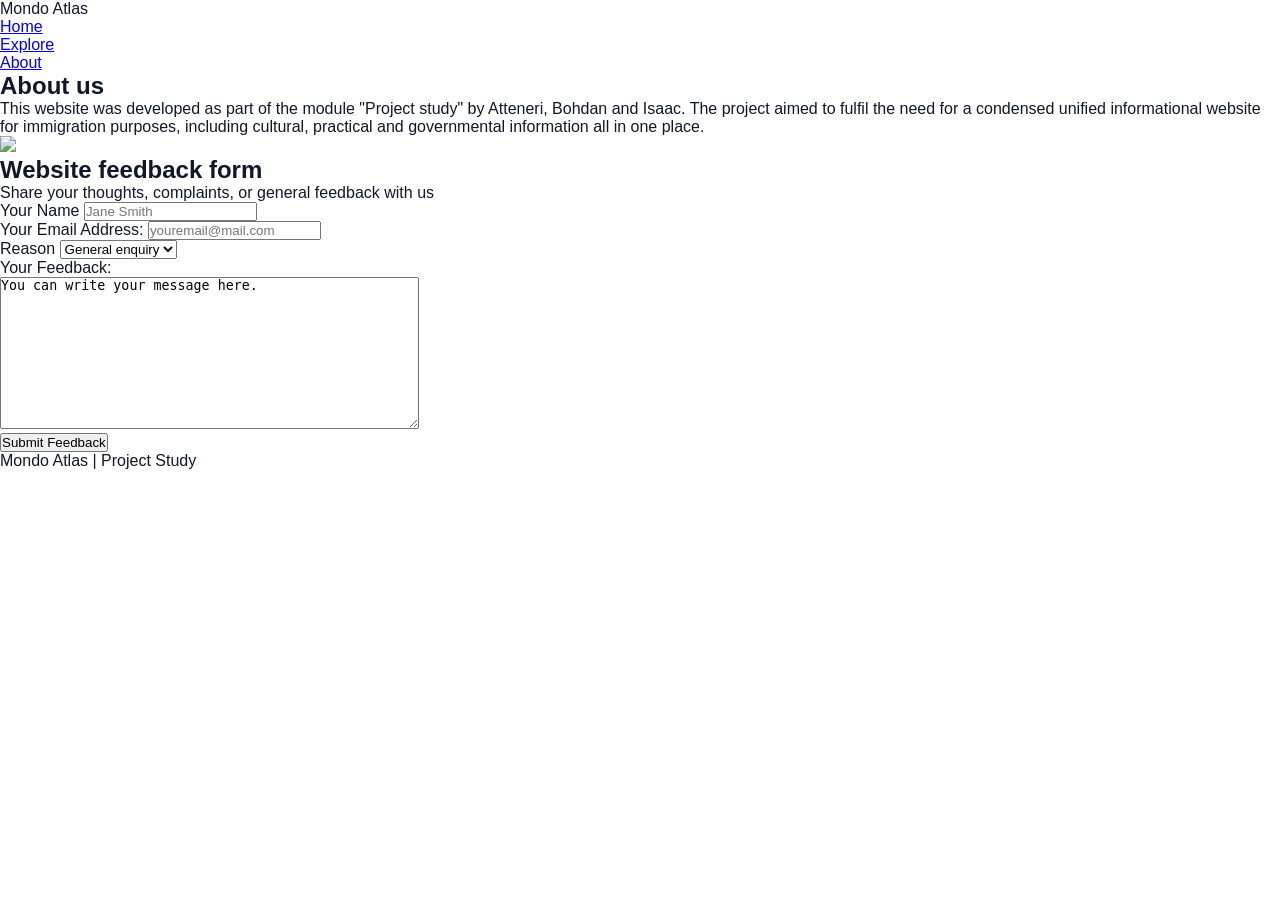
==== about.html @ 8346b713 "feat: create contact form in about page" ====
<!DOCTYPE html>
<html lang="en">
<head>
    <title>Mondo Atlas - About</title>
    <meta charset="UTF-8">
    <meta name="viewport" content="width=device-width, initial-scale=1.0">
    <link rel="stylesheet" type="text/css" href="css/style.css">
</head>
<body>
    <nav>
        <div>Mondo Atlas</div>
        <ul>
            <li><a href="../mondoAtlas/index.html">Home</a></li>
            <li><a href="../mondoAtlas/explore.html">Explore</a></li>
            <li><a href="../mondoAtlas/about.html">About</a></li>
        </ul>
    </nav>
    <section>
        <h1>About us</h1>
        <div>
            <p>This website was developed as part of the module "Project study" by Atteneri, Bohdan and Isaac. The project aimed to fulfil the need for a condensed unified informational website for immigration purposes, including cultural, practical and governmental information all in one place.</p>
            <img src="../mondoAtlas/assets/images/university-of-greenwich-logo.png">
        </div>
    </section>
    <section>
        <h2>Website feedback form</h2>
        <p>Share your thoughts, complaints, or general feedback with us</p>
        <form action="/send">
            <p>
                <lable for="name">Your Name</lable>
                <input type="text" id="name" name="fName" placeholder="Jane Smith">
            </p>
            <p>
                <lable for="email">Your Email Address: </lable>
                <input type="email" id="email" name="fEmail" placeholder="youremail@mail.com">
            </p>
            <p>
                <lable for="reason">Reason</lable>
                <select id="reason" name="fReason">
                    <option>General enquiry</option>
                    <option>Feedback</option>
                    <option>Complaint</option>
                    <option>Other</option>
                </select>
            </p>
            <p>
                <lable for="feedbackField">Your Feedback: </lable>
                <br>
                <textarea id="feedbackField" name="fMessage" rows="10" cols="50">You can write your message here.</textarea>
            </p>
            
            <input type="submit" value="Submit Feedback">

        </form>
    </section>
    <footer>Mondo Atlas | Project Study</footer> 
</body>
</html>
---- css/style.css ----
/* General reset */
*, *::before, *::after {
    box-sizing: border-box;
    margin: 0;
    padding: 0;
}

/* Sitewide colours */
:root {
    --primary: #0EA5E9;
    --primary-dark: #0369A1;
    --primary-light: #E0F2FE;
    --primary-ll: #F0F9FF;
    --surface: #ffffff;
    --surface-2: #F8FAFC;
    --surface-3: #F1F5F9;
    --text-1: #0F172A;
    --text-2: #475569;
    --text-3: #94A3B8;
    --border: #E2E8F0;
    --border-strong: #CBD5E1;
    --font: 'Segoe UI', Arial, sans-serif;
  }
  
body {
    font-family: var(--font);
    color: var(--text-1);
    background: var(--surface);
}
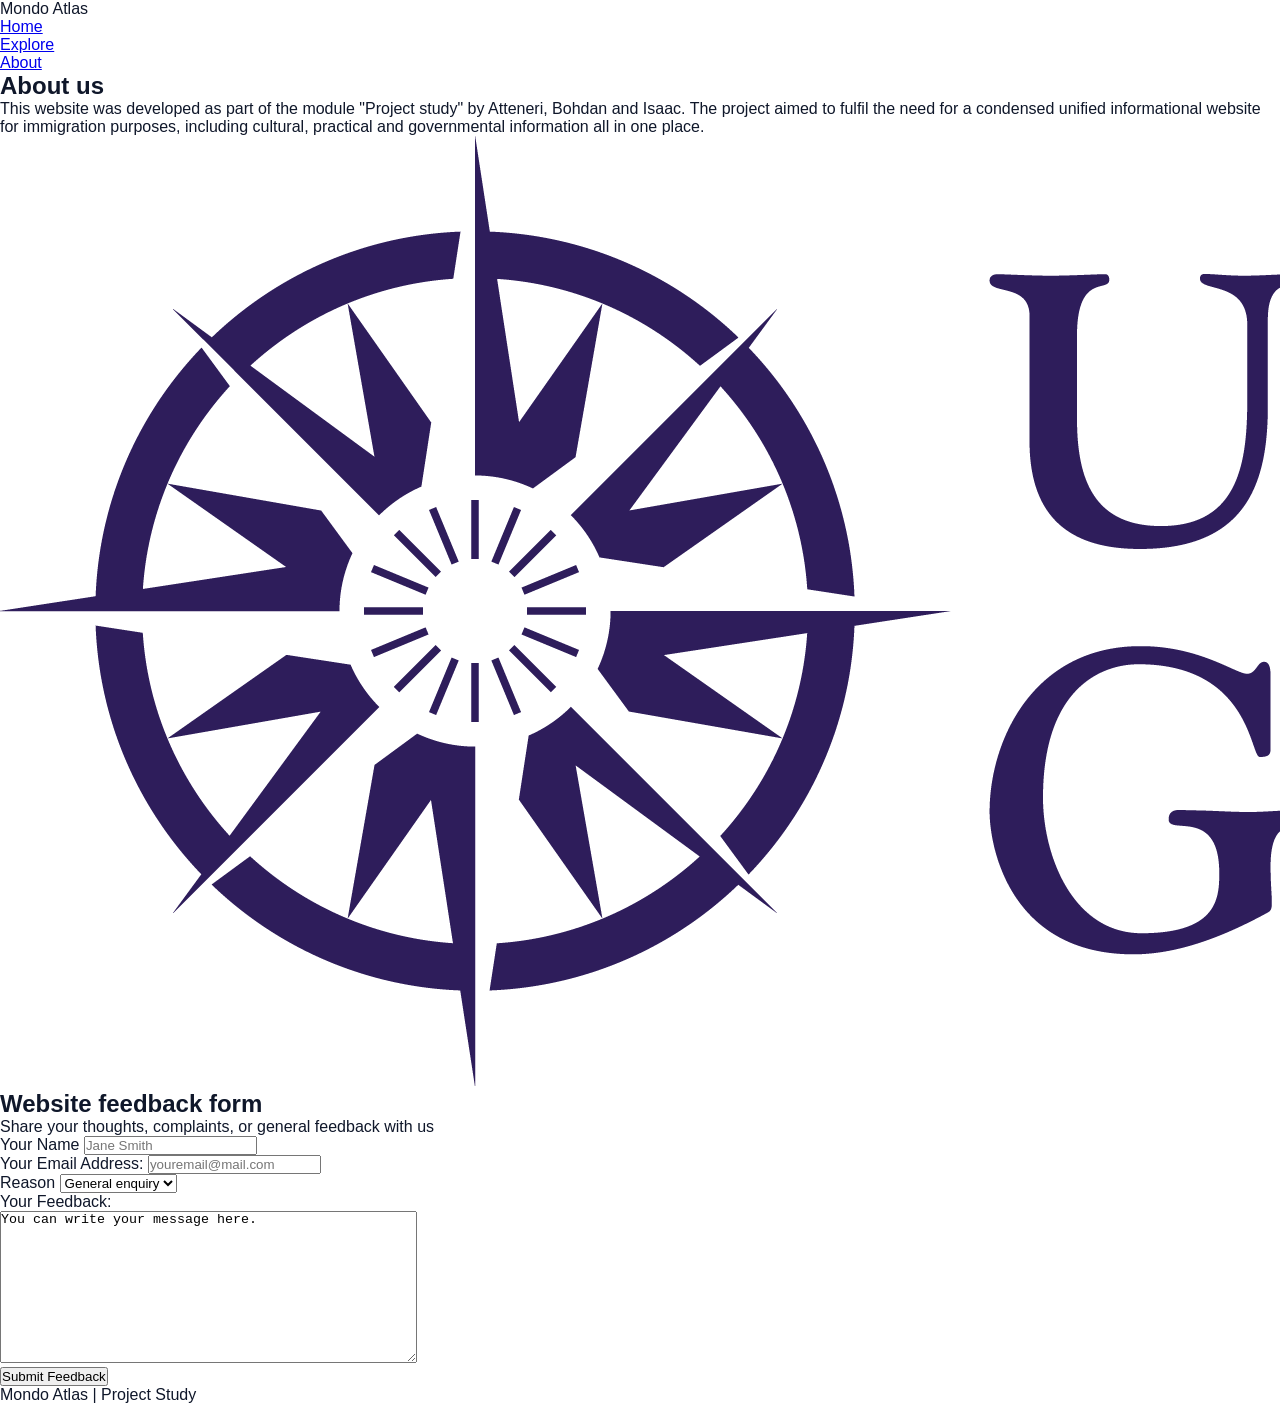
==== commit e82f00bf: "feat: add navigation throughout all pages" ====
--- a/about.html
+++ b/about.html
@@ -10,16 +10,16 @@
     <nav>
         <div>Mondo Atlas</div>
         <ul>
-            <li><a href="../mondoAtlas/index.html">Home</a></li>
-            <li><a href="../mondoAtlas/explore.html">Explore</a></li>
-            <li><a href="../mondoAtlas/about.html">About</a></li>
+            <li><a href="./index.html">Home</a></li>
+            <li><a href="./explore.html">Explore</a></li>
+            <li><a href="./about.html">About</a></li>
         </ul>
     </nav>
     <section>
         <h1>About us</h1>
         <div>
             <p>This website was developed as part of the module "Project study" by Atteneri, Bohdan and Isaac. The project aimed to fulfil the need for a condensed unified informational website for immigration purposes, including cultural, practical and governmental information all in one place.</p>
-            <img src="../mondoAtlas/assets/images/university-of-greenwich-logo.png">
+            <img src="./assets/images/university-of-greenwich-logo.png">
         </div>
     </section>
     <section>
@@ -28,7 +28,7 @@
         <form action="/send">
             <p>
                 <lable for="name">Your Name</lable>
-                <input type="text" id="name" name="fName" placeholder="Jane Smith">
+                <input type="text" id="name" name="fName" placeholder="Jane Smith" required>
             </p>
             <p>
                 <lable for="email">Your Email Address: </lable>
@@ -36,17 +36,17 @@
             </p>
             <p>
                 <lable for="reason">Reason</lable>
-                <select id="reason" name="fReason">
-                    <option>General enquiry</option>
-                    <option>Feedback</option>
-                    <option>Complaint</option>
-                    <option>Other</option>
+                <select id="reason" name="fReason" required>
+                    <option value="General">General enquiry</option>
+                    <option value="Feedback">Feedback</option>
+                    <option value="Complaint">Complaint</option>
+                    <option value="Other">Other</option>
                 </select>
             </p>
             <p>
                 <lable for="feedbackField">Your Feedback: </lable>
                 <br>
-                <textarea id="feedbackField" name="fMessage" rows="10" cols="50">You can write your message here.</textarea>
+                <textarea id="feedbackField" name="fMessage" rows="10" cols="50" minlength="20" required>You can write your message here.</textarea>
             </p>
             
             <input type="submit" value="Submit Feedback">
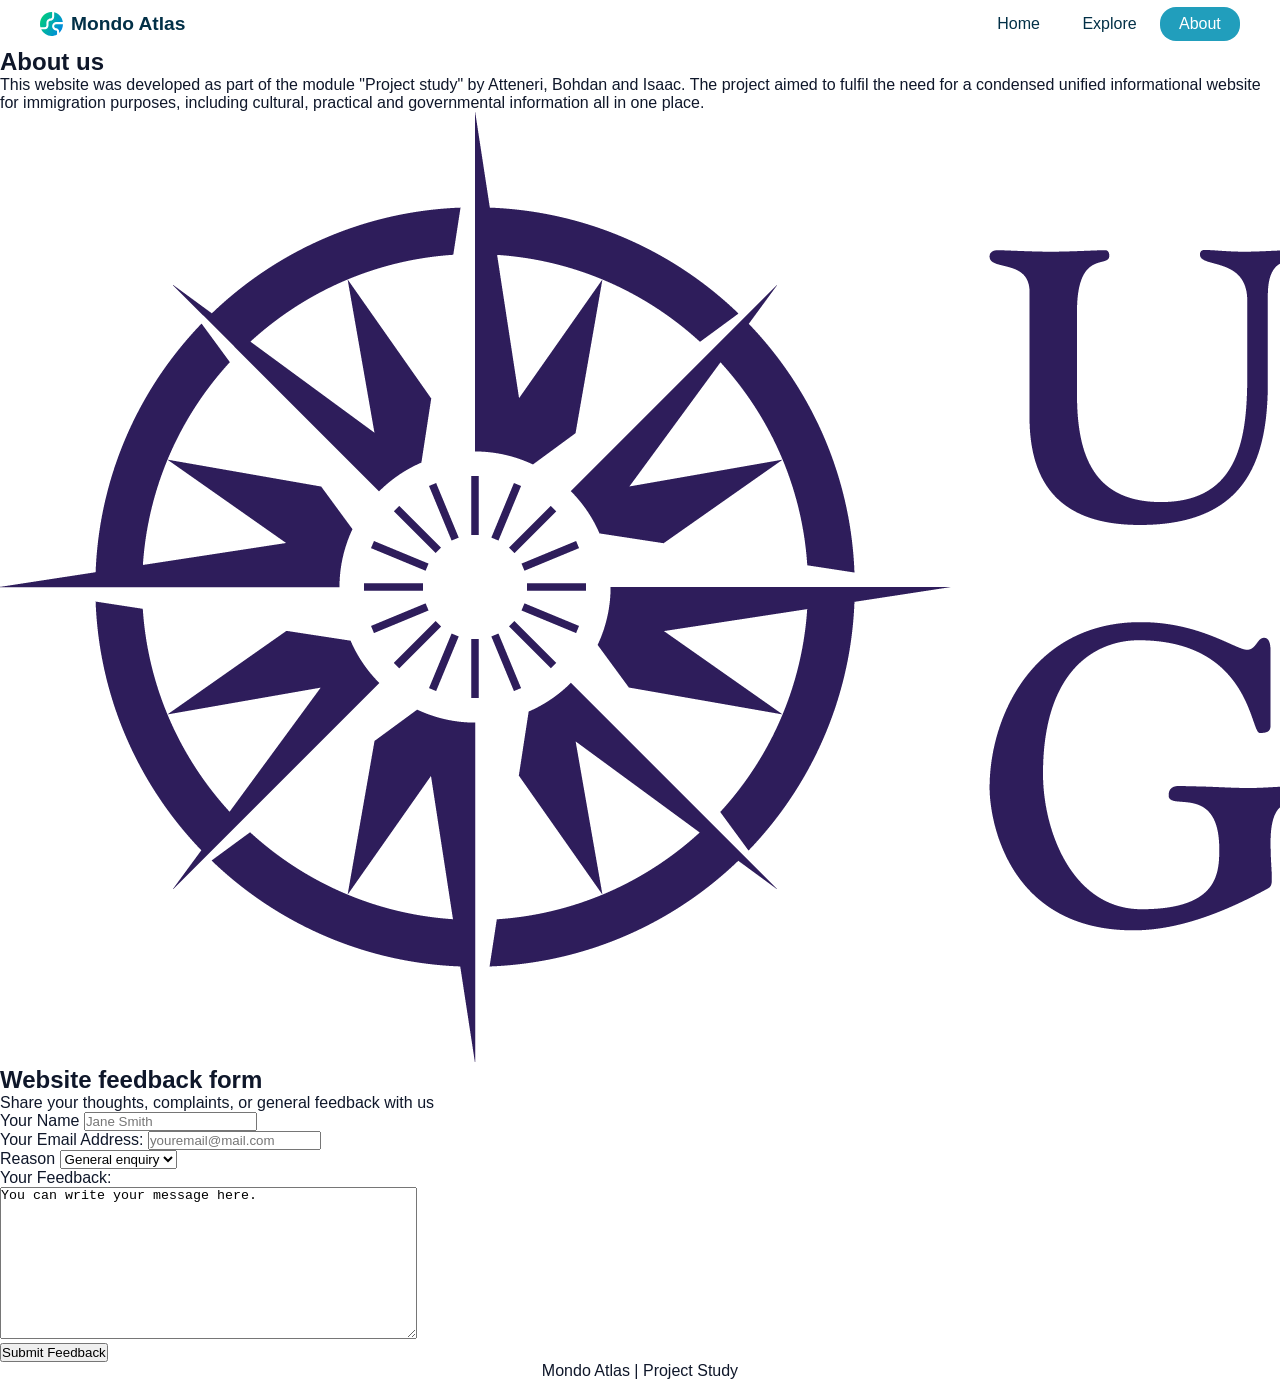
==== commit 92beff2e: "feat: apply styled navigations to all pages" ====
--- a/about.html
+++ b/about.html
@@ -1,24 +1,31 @@
 <!DOCTYPE html>
 <html lang="en">
+
 <head>
     <title>Mondo Atlas - About</title>
     <meta charset="UTF-8">
     <meta name="viewport" content="width=device-width, initial-scale=1.0">
     <link rel="stylesheet" type="text/css" href="css/style.css">
 </head>
+
 <body>
-    <nav>
-        <div>Mondo Atlas</div>
-        <ul>
+    <!-- Main page navigation -->
+    <nav id="topNav">
+        <a href="./index.html">
+            <div id="siteLogo"><img src="./assets/images/logo.svg" alt="globe logo"><span>Mondo Atlas</span></div>
+        </a>
+        <ul id="navItems">
             <li><a href="./index.html">Home</a></li>
             <li><a href="./explore.html">Explore</a></li>
-            <li><a href="./about.html">About</a></li>
+            <li id="activeNav"><a href="./about.html">About</a></li>
         </ul>
     </nav>
     <section>
         <h1>About us</h1>
         <div>
-            <p>This website was developed as part of the module "Project study" by Atteneri, Bohdan and Isaac. The project aimed to fulfil the need for a condensed unified informational website for immigration purposes, including cultural, practical and governmental information all in one place.</p>
+            <p>This website was developed as part of the module "Project study" by Atteneri, Bohdan and Isaac. The
+                project aimed to fulfil the need for a condensed unified informational website for immigration purposes,
+                including cultural, practical and governmental information all in one place.</p>
             <img src="./assets/images/university-of-greenwich-logo.png">
         </div>
     </section>
@@ -46,13 +53,15 @@
             <p>
                 <lable for="feedbackField">Your Feedback: </lable>
                 <br>
-                <textarea id="feedbackField" name="fMessage" rows="10" cols="50" minlength="20" required>You can write your message here.</textarea>
+                <textarea id="feedbackField" name="fMessage" rows="10" cols="50" minlength="20"
+                    required>You can write your message here.</textarea>
             </p>
-            
+
             <input type="submit" value="Submit Feedback">
 
         </form>
     </section>
-    <footer>Mondo Atlas | Project Study</footer> 
+    <footer>Mondo Atlas | Project Study</footer>
 </body>
+
 </html>
--- a/css/style.css
+++ b/css/style.css
@@ -1,30 +1,198 @@
 /* General reset */
-*, *::before, *::after {
+*,
+*::before,
+*::after {
     box-sizing: border-box;
     margin: 0;
     padding: 0;
 }
 
-/* Sitewide colours */
-:root {
-    --primary: #0EA5E9;
-    --primary-dark: #0369A1;
-    --primary-light: #E0F2FE;
-    --primary-ll: #F0F9FF;
-    --surface: #ffffff;
-    --surface-2: #F8FAFC;
-    --surface-3: #F1F5F9;
-    --text-1: #0F172A;
-    --text-2: #475569;
-    --text-3: #94A3B8;
-    --border: #E2E8F0;
-    --border-strong: #CBD5E1;
-    --font: 'Segoe UI', Arial, sans-serif;
-  }
-  
+/* ====================================
+SITEWIDE STYLES
+==================================== */
+
+/* For reponsiveness:
+@media (max-width: 768px) {}
+@media (max-width: 576px) {} */
+
+
+/* COLOURS REFERENCES
+#023047 - Primary Text
+#219EBC - Accent/Active
+#8ECAE6 - Soft background/hover
+#FFB703 - Call to action/shocking value
+#fb8500 - hover for accent/important info*/
+
 body {
-    font-family: var(--font);
-    color: var(--text-1);
-    background: var(--surface);
+    font-family: Lato, sans-serif;
+    display: flex;
+    flex-direction: column;
+    color: #0F172A;
+    background-color: white;
+    min-height: 100vh;
 }
-  +
+main {
+    width: 100%;
+}
+
+h1,
+h2 {
+    font-family: Montserrat, sans-serif;
+    font-weight: 600;
+}
+
+/*===== Top navigation styles  =====*/
+a,
+a:visited {
+    text-decoration: none;
+    color: black;
+}
+
+#topNav {
+    display: flex;
+    justify-content: space-between;
+    align-items: center;
+    margin: 0 auto;
+    height: 3em;
+    padding: 0 2.5em;
+    width: 100%;
+
+}
+
+#siteLogo {
+    font-family: Monserrat, sans-serif;
+    color: #023047;
+    font-weight: 600;
+    font-size: 1.2em;
+    display: flex;
+    align-items: center;
+    gap: 0.5rem;
+    text-decoration: none;
+}
+
+#siteLogo img {
+    height: 1.2em;
+    width: auto;
+}
+
+#topNav ul {
+    list-style: none;
+    display: flex;
+    gap: 0.25rem;
+    align-items: center;
+}
+
+#navItems li a {
+    display: inline-block;
+    padding: 0.5em 1.2em;
+    color: #023047;
+    font-weight: 500;
+    transition: all 0.2s ease;
+}
+
+#navItems a:hover {
+    background-color: rgba(142, 202, 230, 0.302);
+    color: #023047;
+    border-radius: 1em;
+    text-decoration: underline solid 2px #219ebc;
+    text-underline-offset: 0.3rem;
+    transform: translateY(-2px);
+}
+
+#navItems a:active {
+    color: rgb(165, 171, 177);
+}
+
+li#activeNav a {
+    background-color: #219ebc;
+    color: #fff;
+    border-radius: 1em;
+    /* text-decoration: underline solid 2px #fff;
+    text-underline-offset: 0.3rem; */
+
+}
+
+
+
+/*===== Hero Section =====*/
+.heroSection {
+    background-color: darkblue;
+    color: aliceblue;
+    padding: 2em;
+    margin-bottom: 2em;
+}
+
+
+
+/*===== Footer Styles =====*/
+footer {
+    align-self: center;
+}
+
+
+
+
+
+/* ====================================
+INDEX PAGE STYLES
+==================================== */
+/* Interactive Map styles */
+/* Map settings */
+#map {
+    width: 90%;
+    max-width: 1600px;
+    margin: 0 auto;
+    aspect-ratio: 2.05/1;
+    background-image: url("../assets/images/world_map.png");
+    background-size: cover;
+    background-repeat: no-repeat;
+    background-position: top;
+    position: relative;
+    flex-grow: 1;
+}
+
+/* Dots positions */
+.countryDot {
+    position: absolute;
+    background-color: blue;
+    border-radius: 50%;
+    width: 1em;
+    height: 1em;
+    transform: translate(-50%, -50%);
+}
+
+#australiaDot {
+    top: 79%;
+    left: 84%;
+
+}
+
+#canadaDot {
+    top: 28%;
+    left: 17%;
+}
+
+#germanyDot {
+    top: 32%;
+    left: 49.5%;
+}
+
+#uaeDot {
+    top: 50.5%;
+    left: 61.5%;
+}
+
+#usaDot {
+    top: 41%;
+    left: 19%;
+}
+
+/* Dots glow */
+.countryDot:hover {
+    background-color: mediumblue;
+    box-shadow: 0 0 0.5em 0.2em hsla(195, 53%, 79%, 0.75);
+    transform: scale(1.5) translate(-30%, -30%);
+    transition: 0.25s ease-out;
+    cursor: pointer;
+}
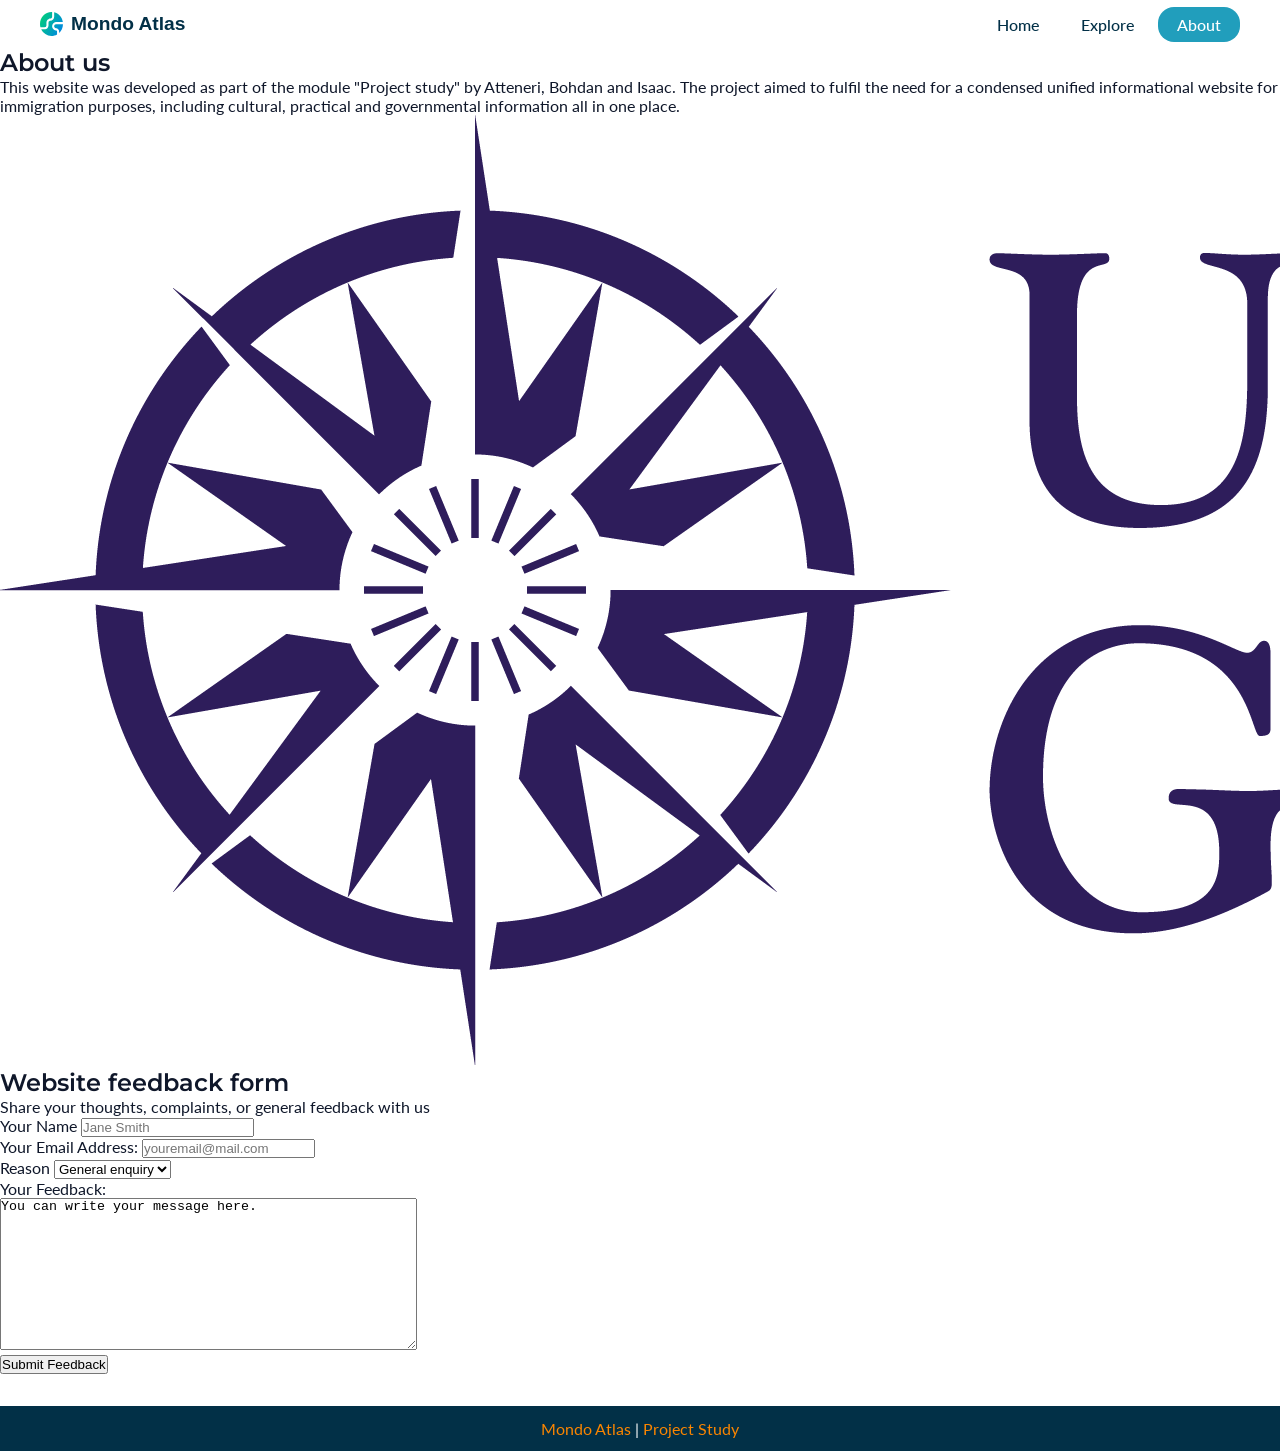
==== commit 50b1f28f: "feat: apply styles to footer" ====
--- a/about.html
+++ b/about.html
@@ -6,6 +6,13 @@
     <meta charset="UTF-8">
     <meta name="viewport" content="width=device-width, initial-scale=1.0">
     <link rel="stylesheet" type="text/css" href="css/style.css">
+
+    <!-- Google Fonts -->
+    <link rel="preconnect" href="https://fonts.googleapis.com">
+    <link rel="preconnect" href="https://fonts.gstatic.com" crossorigin>
+    <link
+        href="https://fonts.googleapis.com/css2?family=Lato:ital,wght@0,100;0,300;0,400;0,700;0,900;1,100;1,300;1,400;1,700;1,900&family=Montserrat:ital,wght@0,100..900;1,100..900&display=swap"
+        rel="stylesheet">
 </head>
 
 <body>
@@ -61,7 +68,7 @@
 
         </form>
     </section>
-    <footer>Mondo Atlas | Project Study</footer>
+    <footer><a href=index.html>Mondo Atlas</a> | <a href="about.html">Project Study</a></footer>
 </body>
 
 </html>
--- a/css/style.css
+++ b/css/style.css
@@ -34,6 +34,7 @@
 
 main {
     width: 100%;
+    flex-grow: 1;
 }
 
 h1,
@@ -42,12 +43,13 @@
     font-weight: 600;
 }
 
-/*===== Top navigation styles  =====*/
 a,
 a:visited {
     text-decoration: none;
-    color: black;
-}
+    color: #fb8500;
+}
+
+/*===== Top navigation styles  =====*/
 
 #topNav {
     display: flex;
@@ -101,7 +103,7 @@
 }
 
 #navItems a:active {
-    color: rgb(165, 171, 177);
+    color: #fb8500;
 }
 
 li#activeNav a {
@@ -117,28 +119,79 @@
 
 /*===== Hero Section =====*/
 .heroSection {
-    background-color: darkblue;
-    color: aliceblue;
-    padding: 2em;
+    background: linear-gradient(125deg, #023047 0%, #219ebc 100%);
+    color: #fff;
+    padding: 3em 2em;
+    text-align: center;
     margin-bottom: 2em;
 }
 
+.heroSection h1 {
+    font-size: 3em;
+    margin-bottom: 0.3em;
+    letter-spacing: -0.03em;
+}
+
+.heroSection p {
+    font-size: 1.2em;
+    max-width: 600px;
+    margin: 0 auto 1.2em auto;
+    line-height: 1.5em;
+}
+
+/* Button styles */
+.heroSection .heroButton {
+    display: inline-block;
+    background-color: #ffb703;
+    color: #023047;
+    font-family: Monserrat, sans-serif;
+    font-weight: 600;
+    padding: 0.9em 1.8em;
+    border-radius: 2em;
+    box-shadow: 0 4px 12px rgba(2, 48, 71, 0.502);
+    transition: all 0.2s ease;
+}
+
+.heroSection .heroButton:hover {
+    background-color: #fb8500;
+    color: #fff;
+    /* transform: translateY(-2px); */
+}
+
+.heroSection .heroButton:active {
+    color: #fb8500;
+    background-color: #0F172A;
+}
 
 
 /*===== Footer Styles =====*/
-footer {
-    align-self: center;
-}
-
-
-
+footer,
+footer a:visited {
+    width: 100%;
+    text-align: center;
+    color: #fff;
+    background-color: #023047;
+    padding: 0.8em 2em;
+    margin-top: 2em;
+}
+
+footer a {
+    transition: all 0.2s ease;
+}
+
+footer a:hover {
+    color: #ffb703;
+}
+
+footer a:active {
+    color: #fb8500;
+}
 
 
 /* ====================================
 INDEX PAGE STYLES
 ==================================== */
-/* Interactive Map styles */
-/* Map settings */
+/* Map styles */
 #map {
     width: 90%;
     max-width: 1600px;
@@ -149,23 +202,23 @@
     background-repeat: no-repeat;
     background-position: top;
     position: relative;
-    flex-grow: 1;
 }
 
 /* Dots positions */
 .countryDot {
     position: absolute;
-    background-color: blue;
+    background-color: #219ebc;
+    border: 2px solid #fff;
     border-radius: 50%;
     width: 1em;
     height: 1em;
     transform: translate(-50%, -50%);
+    transition: all 0.2s ease-out;
 }
 
 #australiaDot {
     top: 79%;
     left: 84%;
-
 }
 
 #canadaDot {
@@ -190,9 +243,8 @@
 
 /* Dots glow */
 .countryDot:hover {
-    background-color: mediumblue;
-    box-shadow: 0 0 0.5em 0.2em hsla(195, 53%, 79%, 0.75);
+    background-color: #fb8500;
+    box-shadow: 0 0 0.8em 0.2em rgba(255, 255, 255, 0.6);
     transform: scale(1.5) translate(-30%, -30%);
-    transition: 0.25s ease-out;
     cursor: pointer;
 }
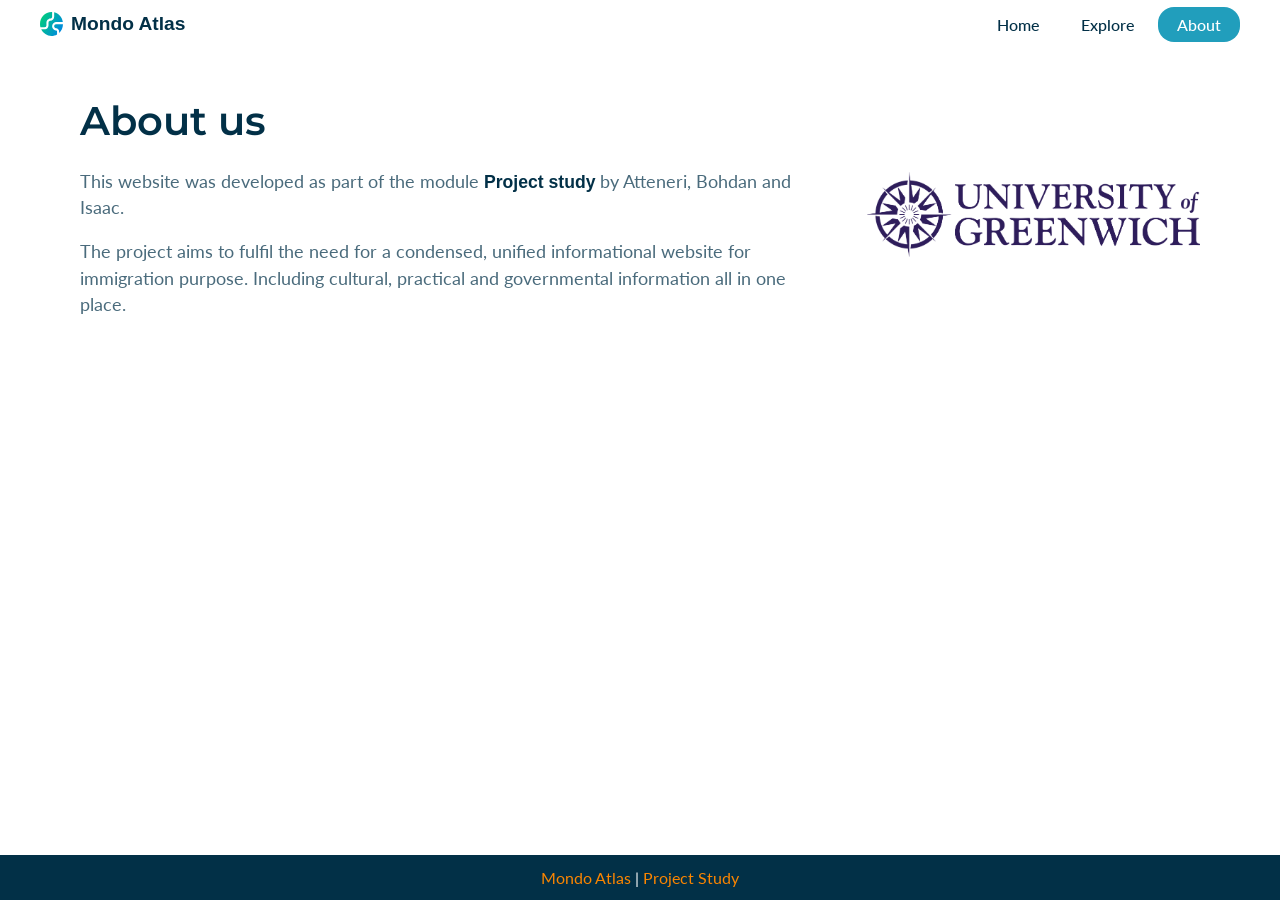
==== commit 3ca5b927: "feat: start country page html content" ====
--- a/about.html
+++ b/about.html
@@ -27,47 +27,58 @@
             <li id="activeNav"><a href="./about.html">About</a></li>
         </ul>
     </nav>
-    <section>
-        <h1>About us</h1>
-        <div>
-            <p>This website was developed as part of the module "Project study" by Atteneri, Bohdan and Isaac. The
-                project aimed to fulfil the need for a condensed unified informational website for immigration purposes,
-                including cultural, practical and governmental information all in one place.</p>
-            <img src="./assets/images/university-of-greenwich-logo.png">
-        </div>
-    </section>
-    <section>
-        <h2>Website feedback form</h2>
-        <p>Share your thoughts, complaints, or general feedback with us</p>
-        <form action="/send">
-            <p>
-                <lable for="name">Your Name</lable>
-                <input type="text" id="name" name="fName" placeholder="Jane Smith" required>
-            </p>
-            <p>
-                <lable for="email">Your Email Address: </lable>
-                <input type="email" id="email" name="fEmail" placeholder="youremail@mail.com">
-            </p>
-            <p>
-                <lable for="reason">Reason</lable>
-                <select id="reason" name="fReason" required>
-                    <option value="General">General enquiry</option>
-                    <option value="Feedback">Feedback</option>
-                    <option value="Complaint">Complaint</option>
-                    <option value="Other">Other</option>
-                </select>
-            </p>
-            <p>
-                <lable for="feedbackField">Your Feedback: </lable>
-                <br>
-                <textarea id="feedbackField" name="fMessage" rows="10" cols="50" minlength="20"
-                    required>You can write your message here.</textarea>
-            </p>
+    <main>
+        <!-- About us section -->
+        <section class="aboutInfo">
+            <div id="aboutText">
+                <h1>About us</h1>
+                <p>This website was developed as part of the module <strong>Project study</strong> by Atteneri, Bohdan
+                    and Isaac. </p>
+                <p>The project aims to fulfil the need for a condensed, unified informational website for immigration
+                    purpose. Including cultural, practical and governmental information all in one place.</p>
+            </div>
+            <div id="aboutLogo">
+                <img src="./assets/images/university-of-greenwich-logo.png" alt="university of greenwich logo">
+            </div>
+        </section>
 
-            <input type="submit" value="Submit Feedback">
+        <!-- Contact form -->
+        <!-- <section class="aboutForm">
+            <div id="aboutFormText">
+            <h2>Website feedback</h2>
+            <p>Share your thoughts, suggestions, or general feedback with us.</p>
+            </div>
 
-        </form>
-    </section>
+            <form action="/send">
+                <p>
+                    <label for="name">Your Name</label>
+                    <input type="text" id="name" name="fName" placeholder="Jane Smith" required>
+                </p>
+                <p>
+                    <label for="email">Your Email Address: </label>
+                    <input type="email" id="email" name="fEmail" placeholder="youremail@mail.com">
+                </p>
+                <p>
+                    <label for="reason">Reason</label>
+                    <select id="reason" name="fReason" required>
+                        <option value="General">General enquiry</option>
+                        <option value="Feedback">Feedback</option>
+                        <option value="Complaint">Complaint</option>
+                        <option value="Other">Other</option>
+                    </select>
+                </p>
+                <p>
+                    <label for="feedbackField">Your Feedback: </label>
+                    <br>
+                    <textarea id="feedbackField" name="fMessage" rows="10" cols="50" minlength="20"
+                        required>You can write your message here.</textarea>
+                </p>
+
+                <input type="submit" value="Submit Feedback">
+
+            </form>
+        </section> -->
+    </main>
     <footer><a href=index.html>Mondo Atlas</a> | <a href="about.html">Project Study</a></footer>
 </body>
 
--- a/css/style.css
+++ b/css/style.css
@@ -24,9 +24,10 @@
 #fb8500 - hover for accent/important info*/
 
 body {
-    font-family: Lato, sans-serif;
+    font-family: 'Lato', sans-serif;
     display: flex;
     flex-direction: column;
+    align-items: center;
     color: #0F172A;
     background-color: white;
     min-height: 100vh;
@@ -50,7 +51,6 @@
 }
 
 /*===== Top navigation styles  =====*/
-
 #topNav {
     display: flex;
     justify-content: space-between;
@@ -63,7 +63,7 @@
 }
 
 #siteLogo {
-    font-family: Monserrat, sans-serif;
+    font-family: 'Monserrat', sans-serif;
     color: #023047;
     font-weight: 600;
     font-size: 1.2em;
@@ -114,8 +114,6 @@
     text-underline-offset: 0.3rem; */
 
 }
-
-
 
 /*===== Hero Section =====*/
 .heroSection {
@@ -144,7 +142,7 @@
     display: inline-block;
     background-color: #ffb703;
     color: #023047;
-    font-family: Monserrat, sans-serif;
+    font-family: 'Monserrat', sans-serif;
     font-weight: 600;
     padding: 0.9em 1.8em;
     border-radius: 2em;
@@ -247,4 +245,190 @@
     box-shadow: 0 0 0.8em 0.2em rgba(255, 255, 255, 0.6);
     transform: scale(1.5) translate(-30%, -30%);
     cursor: pointer;
+}
+
+
+/* ====================================
+EXPLORE PAGE STYLES
+==================================== */
+
+/* Country cards styles */
+.cardSection {
+    max-width: 1200px;
+    margin: 0 auto;
+    display: flex;
+    flex-wrap: wrap;
+    justify-content: space-evenly;
+    column-gap: 0.5rem;
+    row-gap: 2em;
+}
+
+.countryCard {
+    flex: 0 1 auto;
+    max-width: 350px;
+    border: 2px solid rgba(33, 157, 188, 0.5);
+    box-shadow: 0 4px 8px rgba(2, 48, 71, 0.2);
+    border-radius: 2em;
+    overflow: hidden;
+}
+
+.countryCard img {
+    width: 100%;
+    height: 300px;
+    object-fit: cover;
+    /* display: block; */
+}
+
+.cardText {
+    padding: 1em 2em;
+}
+
+.cardText h3 {
+    font-family: Montserrat;
+    font-size: 1.3em;
+    color: #023047;
+    font-weight: 600;
+    text-align: center;
+    margin-bottom: 0.5em;
+}
+
+.cardText P {
+    color: #023047;
+    font-size: 0.95em;
+    line-height: 1.5em;
+    margin-bottom: 0.5em;
+}
+
+.cardText a,
+.cardText a:visited {
+    color: #fff;
+    display: inline-block;
+    background-color: #219ebc;
+    border-radius: 2em;
+    font-size: 0.9em;
+    padding: 0.5em 1em;
+    transition: all 0.2s ease;
+}
+
+.cardText a:hover {
+    background-color: #fb8500;
+    transform: translateY(-1px);
+}
+
+
+/* Comparison table styles */
+.comparisonSection {
+    max-width: 1200px;
+    margin: 0 auto;
+    padding: 3em 2.5em;
+
+}
+
+.comparisonSection h2 {
+    text-align: center;
+    font-size: 2em;
+    color: #023047;
+    margin-bottom: 1.5em;
+}
+
+
+.comparisonSection h2+div {
+    border-radius: 1em;
+    overflow-x: auto;
+}
+
+.comparisonTable {
+    width: 100%;
+    border-collapse: collapse;
+    font-size: 0.95em;
+}
+
+.comparisonTable th {
+    background-color: #023047;
+    color: #fff;
+    font-weight: 600;
+    padding: 1em 1.2em;
+    font-family: 'Monserrat', sans-serif;
+    text-align: center;
+}
+
+/* .comparisonTable th:first-child {
+    background-color: #fff;
+}
+.comparisonTable th:nth-child(2) {
+    border-top-left-radius: 1em;
+} */
+
+.comparisonTable td {
+    padding: 0.8em 1.2em;
+    border-bottom: 1px solid #e8f4e8;
+    color: #023047;
+}
+
+.comparisonTable td:hover {
+    background-color: rgba(142, 202, 230, 0.1);
+}
+
+tbody .tableSection td:first-child {
+    background-color: #219ebc;
+    color: #fff;
+    font-weight: 600;
+    font-size: 1.05em;
+    padding: 0.9em 1.2em;
+}
+
+.comparisonTable td:first-child {
+    font-weight: 600;
+    color: #023047;
+    background-color: rgba(142, 202, 230, 0.1);
+
+}
+
+
+/* ====================================
+ABOUT PAGE STYLES
+==================================== */
+
+.aboutInfo {
+    display: flex;
+    align-items: center;
+    justify-content: space-between;
+    gap: 2em;
+    max-width: 1200px;
+    margin: 0 auto;
+    padding: 3em 2.5em;
+}
+
+#aboutText {
+    flex: 1 1 60%;
+}
+
+#aboutText h1 {
+    font-family: 'Montserrat', sans-serif;
+    font-size: 2.5em;
+    color: #023047;
+    margin-bottom: 0.6em;
+}
+
+#aboutText p {
+    color: #4a6b7c;
+    font-size: 1.1em;
+    line-height: 1.5em;
+    margin-bottom: 1em;
+}
+
+#aboutText strong {
+    color: #023047;
+}
+
+#aboutLogo {
+    flex: 1 0 250px;
+    /* display: flex;
+    align-items: center;
+    justify-content: center; */
+}
+
+#aboutLogo img {
+    max-width: 100%;
+    height: auto;
 }
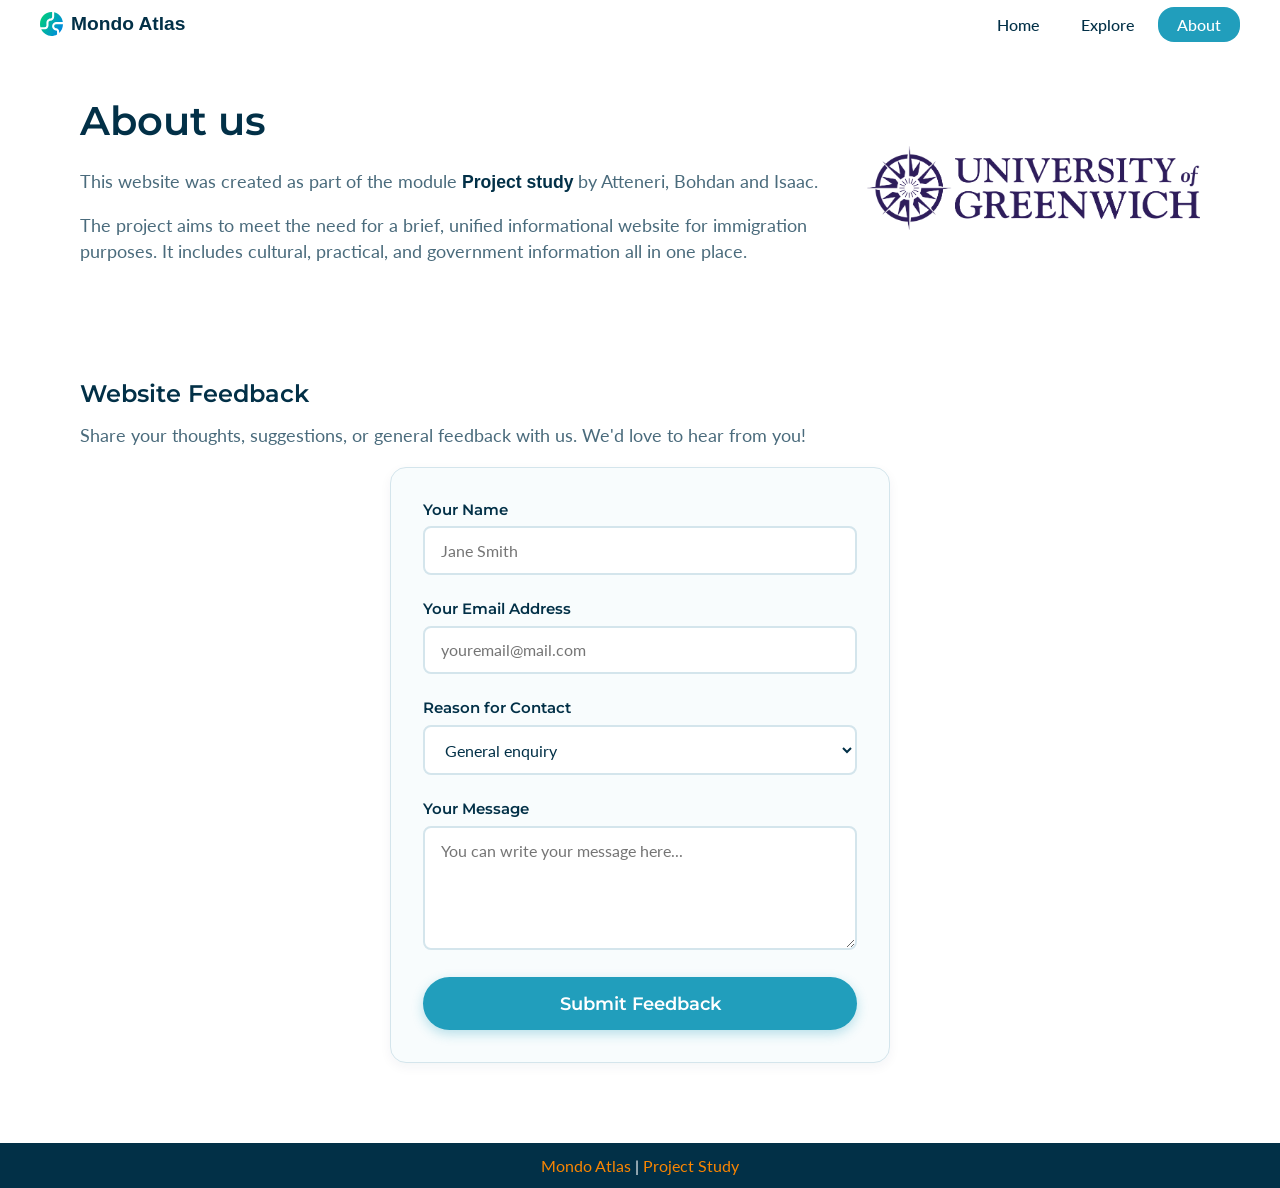
==== commit a5c43531: "feat: add responsivity to about page" ====
--- a/about.html
+++ b/about.html
@@ -30,12 +30,11 @@
     <main>
         <!-- About us section -->
         <section class="aboutInfo">
-            <div id="aboutText">
+            <div class="aboutText">
                 <h1>About us</h1>
-                <p>This website was developed as part of the module <strong>Project study</strong> by Atteneri, Bohdan
+                <p>This website was created as part of the module <strong>Project study</strong> by Atteneri, Bohdan
                     and Isaac. </p>
-                <p>The project aims to fulfil the need for a condensed, unified informational website for immigration
-                    purpose. Including cultural, practical and governmental information all in one place.</p>
+                <p>The project aims to meet the need for a brief, unified informational website for immigration purposes. It includes cultural, practical, and government information all in one place.</p>
             </div>
             <div id="aboutLogo">
                 <img src="./assets/images/university-of-greenwich-logo.png" alt="university of greenwich logo">
@@ -43,41 +42,41 @@
         </section>
 
         <!-- Contact form -->
-        <!-- <section class="aboutForm">
-            <div id="aboutFormText">
-            <h2>Website feedback</h2>
-            <p>Share your thoughts, suggestions, or general feedback with us.</p>
+        <section class="contactSection">
+            <div class="aboutText">
+                <h2>Website Feedback</h2>
+                <p>Share your thoughts, suggestions, or general feedback with us. We'd love to hear from you!</p>
             </div>
 
-            <form action="/send">
-                <p>
+            <form class="contactForm" action="/send" method="POST">
+                <div class="formGroup">
                     <label for="name">Your Name</label>
                     <input type="text" id="name" name="fName" placeholder="Jane Smith" required>
-                </p>
-                <p>
-                    <label for="email">Your Email Address: </label>
-                    <input type="email" id="email" name="fEmail" placeholder="youremail@mail.com">
-                </p>
-                <p>
-                    <label for="reason">Reason</label>
+                </div>
+                
+                <div class="formGroup">
+                    <label for="email">Your Email Address</label>
+                    <input type="email" id="email" name="fEmail" placeholder="youremail@mail.com" required>
+                </div>
+                
+                <div class="formGroup">
+                    <label for="reason">Reason for Contact</label>
                     <select id="reason" name="fReason" required>
                         <option value="General">General enquiry</option>
-                        <option value="Feedback">Feedback</option>
+                        <option value="Feedback">Website feedback</option>
                         <option value="Complaint">Complaint</option>
                         <option value="Other">Other</option>
                     </select>
-                </p>
-                <p>
-                    <label for="feedbackField">Your Feedback: </label>
-                    <br>
-                    <textarea id="feedbackField" name="fMessage" rows="10" cols="50" minlength="20"
-                        required>You can write your message here.</textarea>
-                </p>
+                </div>
+                
+                <div class="formGroup">
+                    <label for="feedbackField">Your Message</label>
+                    <textarea id="feedbackField" name="fMessage" rows="5" placeholder="You can write your message here..." minlength="20" required></textarea>
+                </div>
 
-                <input type="submit" value="Submit Feedback">
-
+                <button type="submit" class="submitBtn">Submit Feedback</button>
             </form>
-        </section> -->
+        </section>
     </main>
     <footer><a href=index.html>Mondo Atlas</a> | <a href="about.html">Project Study</a></footer>
 </body>
--- a/css/style.css
+++ b/css/style.css
@@ -22,6 +22,10 @@
 #8ECAE6 - Soft background/hover
 #FFB703 - Call to action/shocking value
 #fb8500 - hover for accent/important info*/
+
+html {
+    scroll-behavior: smooth;
+}
 
 body {
     font-family: 'Lato', sans-serif;
@@ -399,25 +403,32 @@
     padding: 3em 2.5em;
 }
 
-#aboutText {
+.aboutText {
     flex: 1 1 60%;
 }
 
-#aboutText h1 {
+.aboutText h1 {
     font-family: 'Montserrat', sans-serif;
     font-size: 2.5em;
     color: #023047;
     margin-bottom: 0.6em;
 }
 
-#aboutText p {
+.aboutText h2 {
+    font-family: 'Montserrat', sans-serif;
+    font-size: 1.5em;
+    color: #023047;
+    margin-bottom: 0.6em;
+}
+
+.aboutText p {
     color: #4a6b7c;
     font-size: 1.1em;
     line-height: 1.5em;
     margin-bottom: 1em;
 }
 
-#aboutText strong {
+.aboutText strong {
     color: #023047;
 }
 
@@ -431,4 +442,674 @@
 #aboutLogo img {
     max-width: 100%;
     height: auto;
+}
+
+
+@media (max-width: 768px) {
+    .aboutInfo {
+        flex-direction: column;
+        padding: 2em 1.5em;
+    }
+    .aboutText {
+        flex: 1 1 100%;
+    }
+    #aboutLogo {
+        flex: 1 1 100%;
+        display: flex;
+        justify-content: center;
+        margin-top: 1.5em;
+    }
+    #aboutLogo img {
+        max-width: 400px; 
+    }
+}
+
+
+/* Form styles */
+.contactSection{
+    margin: 0 auto;
+    padding: 3em 2.5em;
+    max-width: 1200px;
+}
+.contactForm {
+    background-color: #f8fcfd;
+    border: 1px solid #d4e5ec;
+    border-radius: 1em;
+    padding: 2em;
+    box-shadow: 0 4px 12px rgba(2, 48, 71, 0.05);
+    width: 90%;
+    max-width: 500px;
+    margin: 0 auto;
+}
+
+.formGroup {
+    margin-bottom: 1.5em;
+}
+
+.formGroup label {
+    display: block;
+    font-family: 'Montserrat', sans-serif;
+    font-weight: 600;
+    color: #023047;
+    margin-bottom: 0.5em;
+    font-size: 0.95em;
+}
+
+/* Unified input styling for touch-friendly targets */
+.formGroup input,
+.formGroup select,
+.formGroup textarea {
+    width: 100%;
+    padding: 0.8em 1em;
+    border: 2px solid #d4e5ec;
+    border-radius: 0.5em;
+    font-family: 'Lato', sans-serif;
+    font-size: 1em;
+    color: #023047;
+    background-color: #fff;
+    transition: border-color 0.2s ease, box-shadow 0.2s ease;
+}
+
+/* Focus state for accessibility and visual feedback */
+.formGroup input:focus,
+.formGroup select:focus,
+.formGroup textarea:focus {
+    outline: none;
+    border-color: #219EBC;
+    box-shadow: 0 0 0 3px rgba(33, 158, 188, 0.15);
+}
+
+.formGroup textarea {
+    resize: vertical; /* Allows user to make it taller, but not wider */
+    min-height: 120px;
+}
+
+/* Submit Button matching your site's CTA style */
+.submitBtn {
+    display: inline-block;
+    width: 100%;
+    background-color: #219EBC;
+    color: #fff;
+    font-family: 'Montserrat', sans-serif;
+    font-weight: 600;
+    font-size: 1.1em;
+    padding: 0.9em 1.8em;
+    border: none;
+    border-radius: 2em;
+    cursor: pointer;
+    transition: all 0.2s ease;
+    box-shadow: 0 4px 12px rgba(33, 158, 188, 0.3);
+}
+
+.submitBtn:hover {
+    background-color: #fb8500;
+    transform: translateY(-2px);
+    box-shadow: 0 6px 16px rgba(251, 133, 0, 0.4);
+}
+
+.submitBtn:active {
+    transform: translateY(0);
+    background-color: #023047;
+}
+
+/* Contact form mobile padding adjustment */
+@media (max-width: 576px) {
+    .contactSection {
+        padding: 1em 1em 3em 1em;
+    }
+    .contactForm {
+        padding: 1.5em;
+    }
+    .contactHeader h2 {
+        font-size: 1.6em;
+    }
+}
+
+
+/* ====================================
+COUNTRY PAGES STYLES
+==================================== */
+
+/* Breadcrumb navigation */
+.breadcrumb {
+    position: absolute;
+    top: 2.5em;
+    left: 3em;
+    font-size: 0.95em;
+    z-index: 10;
+}
+
+.breadcrumb ol {
+    list-style: none;
+    padding: 0;
+    margin: 0;
+    display: flex;
+    align-items: center;
+    gap: 0.5em;
+}
+
+.breadcrumb li {
+    display: flex;
+    align-items: center;
+}
+
+.breadcrumb li:not(:last-child)::after {
+    content: ">";
+    color: rgba(255, 255, 255, 0.5);
+    font-weight: 600;
+    margin: 0 0.5em;
+}
+
+.breadcrumb a {
+    color: #8ECAE6;
+    text-decoration: none;
+    transition: all 0.2s ease;
+}
+
+.breadcrumb a:hover {
+    color: #FFB703;
+    text-decoration: underline;
+    text-underline-offset: 0.2rem;
+}
+
+/* Back to top styles */
+.back-to-top {
+    position: fixed;
+    bottom: 2.5em;
+    right: 2.5em;
+    width: 3.5em;
+    height: 3.5em;
+    border-radius: 50%;
+    background-color: #219EBC;
+    color: #fff;
+    display: flex;
+    align-items: center;
+    justify-content: center;
+    text-decoration: none;
+    box-shadow: 0 4px 12px rgba(2, 48, 71, 0.3);
+    transition: all 0.2s ease;
+    z-index: 1001; /* Stays above the sticky countrySubnav */
+}
+
+.back-to-top:hover {
+    background-color: #fb8500;
+    transform: translateY(-3px);
+    box-shadow: 0 6px 16px rgba(251, 133, 0, 0.4);
+}
+
+.back-to-top svg {
+    width: 1.5em;
+    height: 1.5em;
+}
+
+/* Country Hero section */
+.countryHero {
+    width: 100%;
+    background-color: #023047;
+    background-size: cover;
+    background-position: center;
+    background-repeat: no-repeat;
+    padding: 6em 3em;
+    text-align: center;
+    color: #fff;
+    position: relative;
+}
+
+#australiaHero {
+    background-image: linear-gradient(rgba(0, 0, 0, 0.5), rgba(0, 0, 0, 0.5)), url(../assets/images/nico-smit-australia.jpg);
+}
+
+#canadaHero {
+    background-image: linear-gradient(rgba(0, 0, 0, 0.5), rgba(0, 0, 0, 0.5)), url(../assets/images/bruno-soares-canada.jpg);
+}
+
+#germanyHero {
+    background-image: linear-gradient(rgba(0, 0, 0, 0.5), rgba(0, 0, 0, 0.5)), url(../assets/images/roman-kraft-germany.jpg);
+}
+
+#uaeHero {
+    background-image: linear-gradient(rgba(0, 0, 0, 0.5), rgba(0, 0, 0, 0.5)), url(../assets/images/david-rodrigo-uae.jpg);
+}
+
+#usaHero {
+    background-image: linear-gradient(rgba(0, 0, 0, 0.5), rgba(0, 0, 0, 0.5)), url(../assets/images/nik-shuliahin-usa.jpg);
+}
+
+.countryHero div {
+    max-width: 800px;
+    margin: 0 auto;
+}
+
+.countryFlag {
+    font-size: 4em;
+    margin-bottom: 0.2em;
+}
+
+.countryHero h1 {
+    font-family: 'Monserrat', sans-serif;
+    font-size: 4em;
+    font-weight: 700;
+    margin-bottom: 0.2em;
+    text-shadow: 0 2px 8px rgba(0, 0, 0, 0.3);
+}
+
+.countryHero .countryHeroInfo {
+    font-size: 1.3em;
+    margin-bottom: 1em;
+    font-weight: 600;
+    text-shadow: -1px -1px 0 rgba(0, 0, 0, 0.5), 1px -1px 0 rgba(0, 0, 0, 0.5), -1px 1px 0 rgba(0, 0, 0, 0.5), 1px 1px 0 rgba(0, 0, 0, 0.5);
+}
+
+.countryTags {
+    display: flex;
+    justify-content: center;
+    gap: 0.6em;
+    flex-wrap: wrap;
+}
+
+.tag {
+    background-color: #ffb703e6;
+    color: #023047;
+    padding: 0.4em 1em;
+    border-radius: 2em;
+    font-size: 0.9em;
+    font-weight: 600;
+}
+
+
+/* Contry sub navigation */
+.countrySubnav {
+    width: 100%;
+    position: sticky;
+    top: 0;
+    background-color: #f8fcfd;
+    box-shadow: 0 4px 12px rgba(2, 48, 71, 0.08);
+    margin-bottom: 1em;
+    z-index: 1000;
+}
+
+.countrySubnav ul {
+    list-style: none;
+    display: flex;
+    justify-content: center;
+    gap: 0.5em;
+    flex-wrap: wrap;
+    padding: 0.8em 1em;
+    max-width: 1200px;
+}
+
+.countrySubnav a {
+    font-size: 0.85rem;
+    font-weight: 600;
+    color: #6b8a9a;
+    padding: 0.5em 1em;
+    border-radius: 2em;
+    text-decoration: none;
+    border: 2px solid transparent;
+    transition: all 0.2s ease;
+}
+
+.countrySubnav a:hover {
+    color: #219ebc;
+    background-color: rgba(142, 202, 230, 0.2);
+}
+
+body:has(#overview:target) .countrySubnav a[href="#overview"],
+body:has(#events:target) .countrySubnav a[href="#events"],
+body:has(#culture:target) .countrySubnav a[href="#culture"],
+body:has(#food:target) .countrySubnav a[href="#food"],
+body:has(#weather:target) .countrySubnav a[href="#weather"],
+body:has(#landmarks:target) .countrySubnav a[href="#landmarks"],
+body:has(#immigration:target) .countrySubnav a[href="#immigration"] {
+    background-color: #219ebc;
+    color: #fff;
+    text-decoration: underline solid 2px #fff;
+    text-underline-offset: 0.3rem;
+}
+
+/* Main content */
+main.countryMain {
+    max-width: 1200px;
+    margin: 0 auto;
+    padding: 2em 2.5em;
+}
+
+.countryMain section {
+    margin-bottom: 2em;
+    scroll-margin-top: 5em;
+}
+
+.sectionIntro {
+    background-color: #f8fcfd;
+    text-align: justify;
+    line-height: 1.5;
+    border: 1px solid #d4e5ec;
+    border-left: 5px solid #219ebc;
+    border-radius: 0 1em 1em 0;
+    padding: 2em 2.5em;
+    margin-bottom: 2.5em;
+}
+
+.sectionIntro>h2 {
+    margin-bottom: 0.8em;
+}
+
+.countrySection>h2 {
+    font-family: 'Montserrat', sans-serif;
+    font-size: 1.6em;
+    color: #023047;
+    padding-top: 1.5em;
+    border-top: 1px solid #d4e5ec;
+    margin: 1em 0;
+}
+
+
+.keyInfo {
+    display: flex;
+    justify-content: center;
+    flex-wrap: wrap;
+    gap: 1.5em;
+    margin-bottom: 2em;
+}
+
+.infoCardTag {
+    flex: 1 1 200px;
+    background-color: #fff;
+    border: 2px solid #e8f4e8;
+    border-radius: 1em;
+    padding: 1.5em;
+}
+
+.infoCardTag h6 {
+    font-family: 'Montserrat', sans-serif;
+    font-size: 0.7em;
+    color: #6b8a9a;
+    text-transform: uppercase;
+    letter-spacing: 0.05em;
+    margin-bottom: 0.3em;
+}
+
+.infoCardTag p {
+    font-size: 1.1em;
+    font-weight: 700;
+    color: #023047;
+}
+
+.sectionHeader {
+    display: flex;
+    justify-content: space-between;
+    align-items: baseline;
+    margin-bottom: 1em;
+    margin-top: 2em;
+}
+
+.sectionHeader h3 {
+    font-family: 'Montserrat', sans-serif;
+    font-size: 1.3em;
+    color: #023047;
+}
+
+.sectionHeader a {
+    font-size: 0.9em;
+    font-weight: 600;
+    color: #219ebc;
+    transition: color 0.2s ease;
+}
+
+.sectionHeader a:hover {
+    color: #fb8500;
+}
+
+.countrySection h3 {
+    font-family: 'Montserrat', sans-serif;
+    font-size: 1.2em;
+    margin-bottom: 2em;
+}
+
+/* Cards styles */
+.cardGrid {
+    display: flex;
+    flex-wrap: wrap;
+    gap: 1.5em;
+    margin-bottom: 2em;
+}
+
+.cardGrid .card {
+    flex: 1 1 220px;
+    border: green;
+    border-radius: 1em;
+    overflow: hidden;
+    box-shadow: 0 4px 16px rgba(2, 48, 71, 0.08);
+}
+
+.card img {
+    display: block;
+    width: 100%;
+    height: 160px;
+    object-fit: cover;
+}
+
+.card h4 {
+    font-size: 1.1em;
+    color: #023047;
+    padding: 1em 1.2em 0.2em 1.2em;
+}
+
+.cardTag {
+    display: inline-block;
+    font-size: 0.8em;
+    color: #023047;
+    background-color: rgba(255, 183, 3, 0.2);
+    font-weight: 600;
+    padding: 0.3em 0.8em;
+    border-radius: 1em;
+    margin-bottom: 0.8em;
+    margin-left: 1.2em;
+}
+
+.card p {
+    color: #6b8a9a;
+    font-size: 0.9em;
+    line-height: 1.5;
+    padding: 0 1.2em 1.2em 1.2em;
+}
+
+/* culture cards */
+.horizontalRows {
+    max-width: 100%;
+    margin: 0 auto;
+}
+
+.horizontalCard {
+    display: flex;
+    align-items: flex-start;
+    gap: 3em;
+    padding: 1.8em 0;
+    border-bottom: 1px solid #d4e5ec86;
+}
+
+.horizontalCard:first-child {
+    padding-top: 0;
+}
+
+.horizontalCard:last-child {
+    border-bottom: none;
+}
+
+.horizontalCard h4 {
+    flex: 0 0 160px;
+    font-family: 'Montserrat', sans-serif;
+    font-size: 1em;
+    font-weight: 700;
+    letter-spacing: 0.04em;
+    color: #023047;
+    line-height: 1.5;
+}
+
+.horizontalCard div {
+    flex: 1 1 auto;
+}
+
+.horizontalCard div>p {
+    color: #4a6b7c;
+    font-size: 0.9em;
+    line-height: 1.5;
+    margin: 0 0 1em 0;
+}
+
+.cultureTags {
+    display: flex;
+    flex-wrap: wrap;
+    gap: 0.5em;
+}
+
+.cultureTags span {
+    font-size: 0.75em;
+    font-weight: 500;
+    color: #4a6b7c;
+    background-color: #f0f7fa;
+    border: 1px solid #d4e5ec;
+    padding: 0.3em 0.9em;
+    border-radius: 2em;
+    text-transform: capitalize;
+}
+
+/* Weather information cards */
+.weatherGrid {
+    display: flex;
+    flex-wrap: wrap;
+    gap: 1em;
+    margin-bottom: 2.5em;
+    justify-content: center;
+}
+
+.weatherCard {
+    flex: 0 1 160px;
+    background-color: #fff;
+    border-radius: 1em;
+    padding: 1.2em;
+    text-align: center;
+    border: 2px solid #e8f4e8;
+    box-shadow: 0 4px 12px rgba(2, 48, 71, 0.06);
+    transition: all 0.2s ease;
+}
+
+.weatherCard:hover {
+    transform: translateY(-3px);
+}
+
+.weatherCard span {
+    display: block;
+}
+
+.month {
+    font-size: 0.9em;
+    font-weight: 600;
+    color: #6b8a9a;
+    text-transform: uppercase;
+    margin-bottom: 0.3em;
+}
+
+.monthEmoji {
+    font-size: 1.8em;
+    margin-bottom: 0.3em;
+}
+
+.monthTemp {
+    display: block;
+    font-size: 0.9em;
+    font-weight: 700;
+    color: #023047;
+    margin-bottom: 0.2em;
+}
+
+.monthRain {
+    font-size: 0.8em;
+    color: #6b8a9a;
+}
+
+.warmest {
+    border-color: #ffb703;
+    background-color: rgba(255, 183, 3, 0.08);
+}
+
+.coldest {
+    border-color: #219ebc;
+    background-color: rgba(33, 157, 188, 0.08)
+}
+
+.weatherGrid+h4 {
+    margin-bottom: 1em;
+}
+
+
+/* Immigration information */
+.visaTable {
+    overflow-x: auto;
+    border-radius: 1em;
+    box-shadow: 0 4px 16px rgba(2, 48, 71, 0.06);
+    text-align: center;
+}
+
+
+.immigrationCTA {
+    background: linear-gradient(135deg, #FFB703 0%, #FB8500 100%);
+    border-radius: 1em;
+    padding: 2.5em;
+    margin-top: 2em;
+}
+
+.cta h3 {
+    font-family: 'Montserrat', sans-serif;
+    font-size: 1.5em;
+    color: #023047;
+    margin-bottom: 0.5em;
+}
+
+.cta p {
+    color: #023047;
+    font-size: 1em;
+    line-height: 1.5;
+    margin-bottom: 1.2em;
+    opacity: 0.9;
+}
+
+.cta .ctaLink {
+    display: inline-block;
+    background-color: #023047;
+    color: #fff;
+    font-weight: 700;
+    padding: 1em 1.5em;
+    border-radius: 2em;
+    transition: all 0.2s ease;
+}
+
+.cta .ctaLink:hover {
+    background-color: #FB8500;
+    transform: translateY(-2px);
+}
+
+
+#immigration .immigrationCTA {
+    margin-bottom: 2em;
+}
+
+
+.visaWarning {
+    background-color: rgba(255, 183, 3, 0.1);
+    border: 1px solid rgba(255, 183, 3, 0.3);
+    border-radius: 0.6em;
+    padding: 1em 1.2em;
+    margin-bottom: 1em;
+    text-align: center;
+}
+
+.visaWarning p {
+    font-size: 0.9em;
+    line-height: 1;
+    color: #0F172A;
+}
+
+.visaWarning p span {
+    padding-right: 1em;
 }
